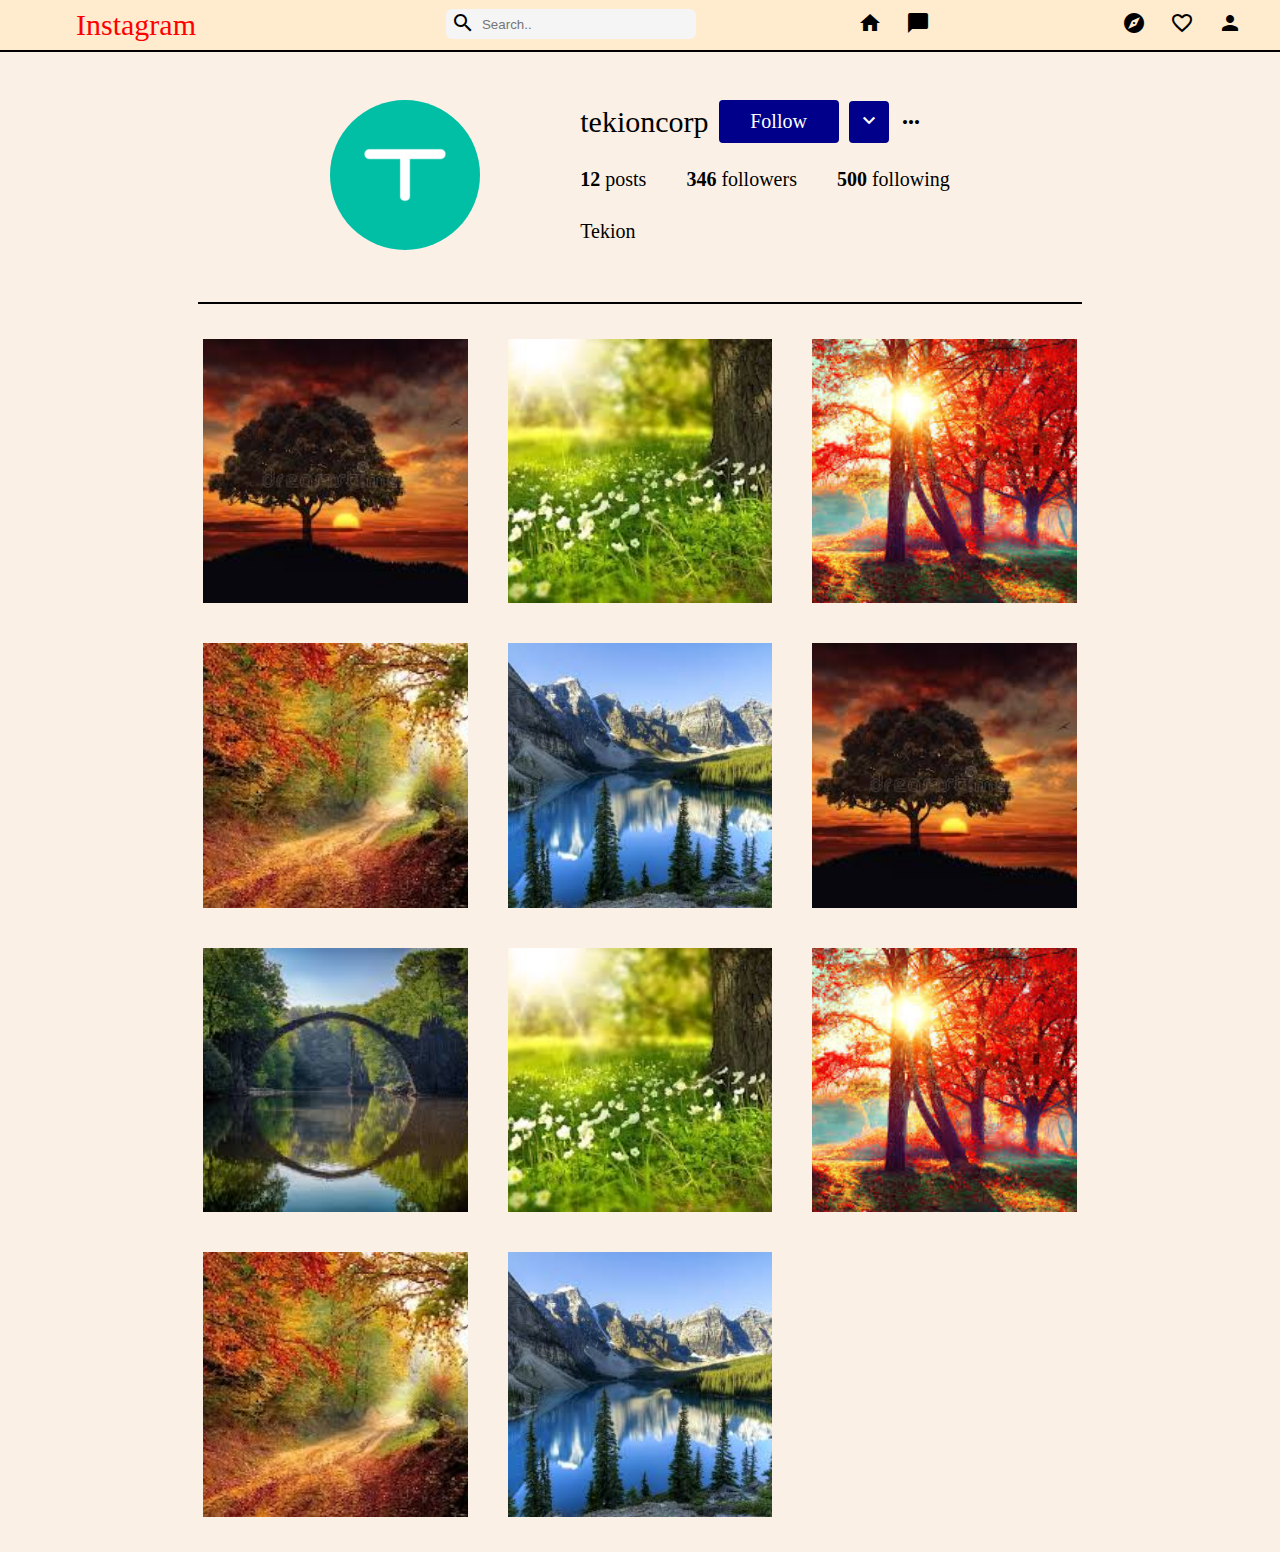
==== index.html @ 5970ae29 "Data being loaded from json file" ====
<!DOCTYPE html>
<html>
<head>
    <title>Instagram</title>
    <link rel="stylesheet" href="index.css">
    <link href="https://fonts.googleapis.com/icon?family=Material+Icons"rel="stylesheet">
    <script src="script.js"></script>
    <!-- <meta name="viewport" content="width=device-width, initial-scale=1.0">  -->
</head>
<body onload="fillData();">
<!-- Main content -->
<div class="main-container">
    <!-- HEADER -->
    <!-- navbar -->
    <header class="navbar container">
        <nav>
                <div id="brand">Instagram</div>
                <div id="search-bar">
                    <div class="with-icon">
                        <span class="material-icons">search</span><input type="text" placeholder="Search..">
                    </div>
                </div>
                <div class="navigation-buttons">
                    <div id="icon"><span class="material-icons">home</span></div>
                    <div id="icon"><span class="material-icons">chat_bubble</span></div>
                    <div id="icon"><span class="material-icons">travel_explore</span></div>
                    <div id="icon"><span class="material-icons">favorite_border</span></div>
                    <div id="icon"><span class="material-icons">person</span></div>
                </div>
            </ul>
        </nav>
    </header>
    
    <!-- HEADER ENDS -->

    <!-- CONTENT -->
    <!-- profile section -->
    <div class="main-body">
        <div class="container profile">
            <div class="profile-picture-wrapper">
            </div>
            <div class="profile-content">
                <!-- buttons and name -->
                <div class="title-buttons">
                    <span class="name"></span>
                    <span>
                        <div class="follow">Follow</div>
                    </span>
                    <div class="caret">
                        <span class="material-icons arrow-down">keyboard_arrow_down</span>
                    </div>
                    <span class="material-icons spread">more_horiz</span>
                </div>

                <!-- follower data -->

                <div class="posts-follow-follower-info">
                    <b class="numberOfPosts"></b> posts<span class="space"></span><b class="followers"></b> followers<span class="space"></span><b class="following"></b> following
                </div>

                <div class="bio">
                </div>
            </div>
        </div>
        <div class="profile-border"></div>

        <!-- images -->
        <div class="content">
            <div class="image-grid">
            </div>
        </div>
    </div>
</div>
</body>
</html>
---- index.css ----
/* navbar */
html{
    font-size : 10px;
    scroll-behavior:smooth;
}
.space{
    padding: 0 2rem;
}

.newline{
    margin-top: 0.6rem;
    margin-bottom: 0rem;
}

body{
    margin : 0rem;
    padding : 0rem;
    background-color: linen;
}
.main-container{
    width:100%;
}
#brand{
    cursor: pointer;
    font-family: "Party LET", "Curlz MT", fantasy;
    color :red;
}
.navbar{
    position : fixed;
    width: 100%;
    padding-top: 0.8rem;
    overflow: hidden;
    border-bottom: 0.2rem solid black;
    opacity: 1;
    z-index : 100;
    top: 0;
    left: 0;
    background-color: blanchedalmond;
    /* to do center the navbar when width is less than 100% */
}
nav{
    display: flex;
    flex-direction: row;
    justify-content: center;
    font-size: 3rem;
    align-items: center;
    margin : 0 0 0.8rem 0;
    padding-left: 5rem;
}
.with-icon{
    display: inline-flex;
    border-radius: 0.6rem;
    height: 3rem;
    background-color : whitesmoke;
    width : 25rem;
    margin-bottom: 0.   5rem;
}

.with-icon .material-icons{
    padding : 0.2rem 0.5rem 0.2rem 0.5rem;
}

#search-bar{
    margin: 0 15rem 0 25rem;
}

input{
    display: flex;
    text-align: justify;
    background-color: whitesmoke;
    border-style: none;
}

input:focus{
    outline: none;
}

.navigation-buttons{
    display: inline-flex;
    flex-wrap: nowrap;
    flex-direction: row;
}

#icon{
    padding-left: 1.2rem;
    padding-right : 1.2rem;
    vertical-align: middle;
}

.material-icons{
    cursor : pointer;
    transition : 0.1s ease-in;
}
.material-icons:hover{
    transform : scale(1.5, 1.5);
}


/* profile section(image, bio) */

.profile{
    align-items: flex-start;
    display: flex;
    justify-content : center;
    gap : 10rem;
    padding-top : 10rem;
    margin-bottom: 5rem;
    flex-direction: row;
}

.profile-border{
    border-bottom: 0.2rem solid black;
    width : 69%;
    margin : 0 auto;
}
/* dp info */
.profile-picture{
    border-radius: 50%;
    height: 15rem;
    width: 15rem;
    align-self: flex-start;
    order: 0;
}


.profile-content{
    display : inline-flex;
    flex-direction: column;
    flex-wrap : nowrap;
    justify-content: flex-end;
    align-items : flex-start;
    gap: 2.5rem;
}

/* name */

.title-buttons{
    display: flex;
    flex-direction: row;
    font-size : 3rem;
    gap : 1rem;
    justify-content: flex-start;
    align-items :center;
}

.follow:hover{
    transform: scale(1.5);
}

.follow{
    font-size : 2rem;
    color : white;
    background-color: darkblue;
    border-radius: 0.4rem;
    width : 10rem;
    text-align: center;
    padding : 1rem;
    cursor : pointer;
    transition : 0.4s;

}
.caret{
    background-color: darkblue;
    border-radius: 0.4rem;
    height : 4.2rem;
    width : 4rem;
    text-align: center;
    vertical-align: middle;
    transition : 0.4s;
}

.arrow-down{
    color:white;
}

.caret:hover{
    transform: scale(1.5); /* IE 9 */
}

.caret span{
    vertical-align: middle;
}
.spread{
    vertical-align: middle;
    transition : 0.4s;
    font-size: 36px;
}

.spread:hover{
    transform : scale(1.5);
}

.posts-follow-follower-info{
    display: inline;
    font-size: 2rem;
}
/* bio information */

.bio{
    font-size: 2rem;
    line-height: 3rem;
}
/* image grid */
.content{
    display : block;
    width : 74%;
    margin : 0 auto;
}
.image-grid{
    width : 100%;
    display: grid;
    margin : 2rem auto;
    justify-content: center;
    grid-template-columns: repeat(3, 23vw);
    grid-template-rows: repeat(4, 23vw);
    gap : 1rem;
}
.gallery-img {
    width: 100%;
    height: 100%;
    object-fit: cover;
    opacity: 1;
    display: block;
    transition : 0.2s ease-in;
    cursor : pointer;
}

.image-wrapper:hover .gallery-img{
    opacity: 0.3;
    transform: scale(1.1, 1.1);
    animation : spin 0.5s ease-in 1;
}

@keyframes spin{
    0% {transform : rotate(0deg);}
    25% {transform : rotate(2.5deg);}
    50% {transform : rotate(-2.5deg);}
    100% {transform : rotate(0deg);}
}

.image-wrapper:hover .likes-comments{
    opacity: 1;
    z-index : 100;
}

.image-wrapper{
    margin : 1.5rem 1.5rem;
    /* padding : 10px; */
    /* background-color: black; */
    position: relative;
    cursor : pointer;

}

.likes-comments{
    top: 50%;
    left: 50%;
    transform: translate(-50%, -50%);
    -ms-transform: translate(-50%, -50%);
    text-align: center;
    position: absolute;
    color : black;
    display: flex;
    align-items: center;
    vertical-align: middle;
    align-content: center;
    opacity: 0;
    /* z-index : -1; */
    transition : 0.2s ease-in;
}
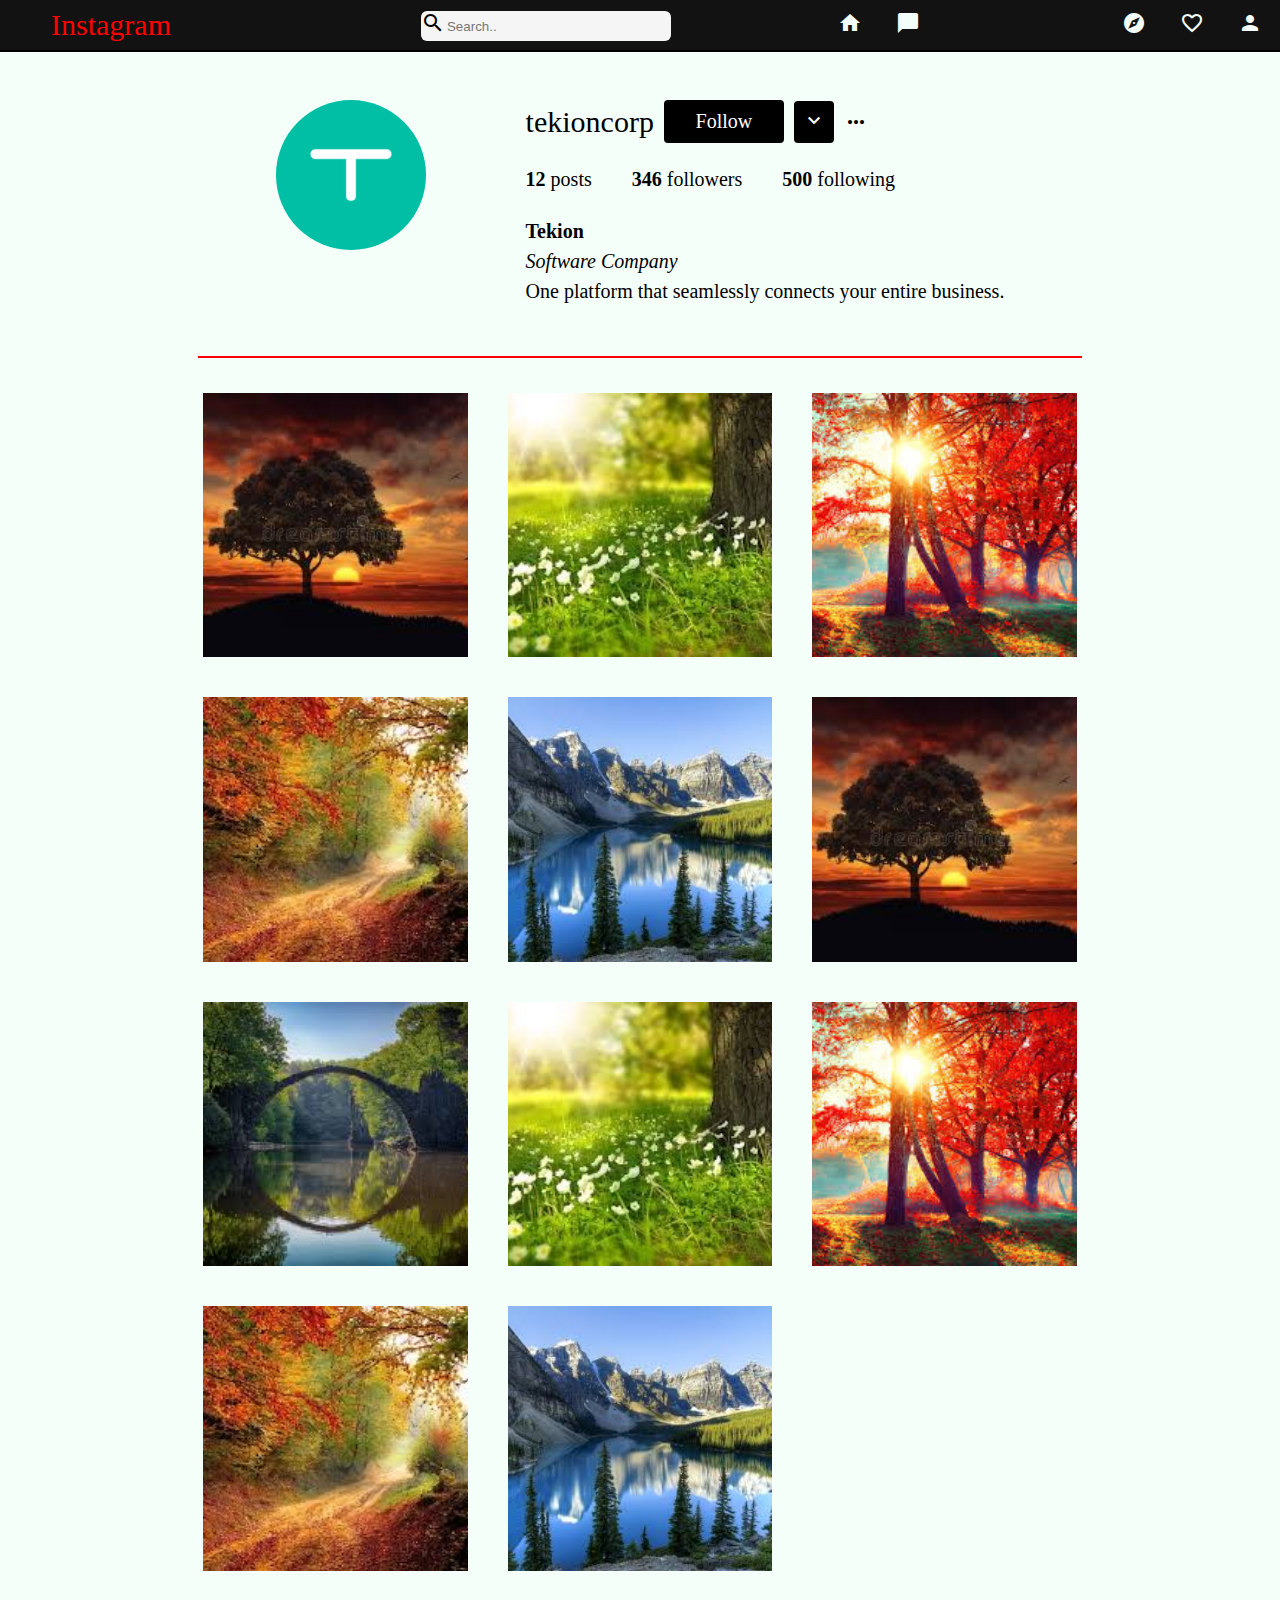
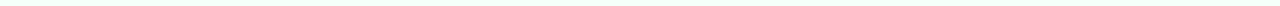
==== commit b3fbccb5: "Number of likes and comments displaying on posts" ====
--- a/index.html
+++ b/index.html
@@ -21,11 +21,11 @@
                     </div>
                 </div>
                 <div class="navigation-buttons">
-                    <div id="icon"><span class="material-icons">home</span></div>
-                    <div id="icon"><span class="material-icons">chat_bubble</span></div>
-                    <div id="icon"><span class="material-icons">travel_explore</span></div>
-                    <div id="icon"><span class="material-icons">favorite_border</span></div>
-                    <div id="icon"><span class="material-icons">person</span></div>
+                    <div id="icon"><span class="material-icons navigation-icons">home</span></div>
+                    <div id="icon"><span class="material-icons navigation-icons">chat_bubble</span></div>
+                    <div id="icon"><span class="material-icons navigation-icons">travel_explore</span></div>
+                    <div id="icon"><span class="material-icons navigation-icons">favorite_border</span></div>
+                    <div id="icon"><span class="material-icons navigation-icons">person</span></div>
                 </div>
             </ul>
         </nav>
--- a/index.css
+++ b/index.css
@@ -15,7 +15,7 @@
 body{
     margin : 0rem;
     padding : 0rem;
-    background-color: linen;
+    background-color: mintcream;
 }
 .main-container{
     width:100%;
@@ -35,7 +35,7 @@
     z-index : 100;
     top: 0;
     left: 0;
-    background-color: blanchedalmond;
+    background-color: #121212;
     /* to do center the navbar when width is less than 100% */
 }
 nav{
@@ -56,8 +56,9 @@
     margin-bottom: 0.   5rem;
 }
 
-.with-icon .material-icons{
+.navigation-icons{
     padding : 0.2rem 0.5rem 0.2rem 0.5rem;
+    color: mintcream;
 }
 
 #search-bar{
@@ -109,7 +110,7 @@
 }
 
 .profile-border{
-    border-bottom: 0.2rem solid black;
+    border-bottom: 0.2rem solid red;
     width : 69%;
     margin : 0 auto;
 }
@@ -150,7 +151,7 @@
 .follow{
     font-size : 2rem;
     color : white;
-    background-color: darkblue;
+    background-color: black;
     border-radius: 0.4rem;
     width : 10rem;
     text-align: center;
@@ -160,7 +161,7 @@
 
 }
 .caret{
-    background-color: darkblue;
+    background-color: black;
     border-radius: 0.4rem;
     height : 4.2rem;
     width : 4rem;
@@ -268,3 +269,6 @@
     /* z-index : -1; */
     transition : 0.2s ease-in;
 }
+.likes-comments p{
+    padding: 0.5rem;
+}
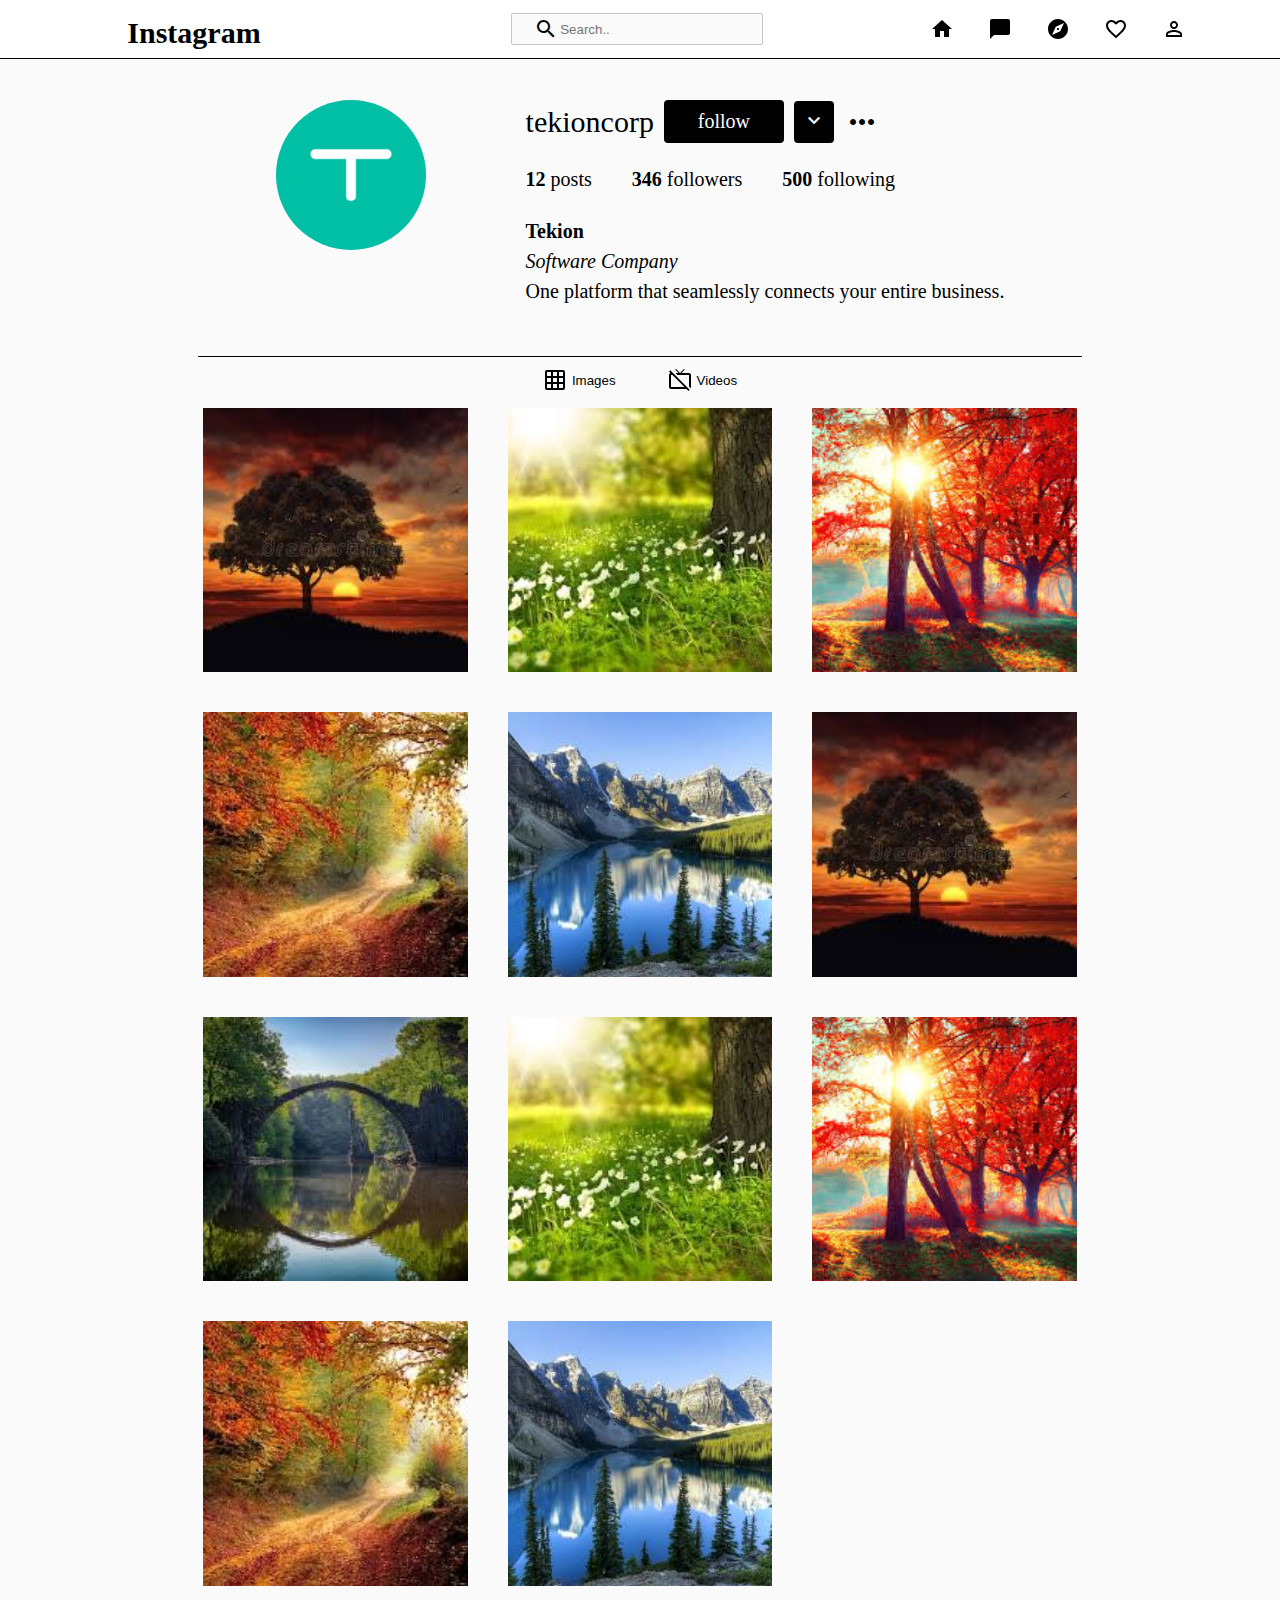
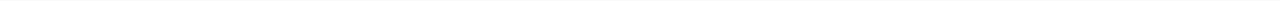
==== commit 0cdd3cdc: "Follow/Unfollow, like/unlike, video grid added" ====
--- a/index.html
+++ b/index.html
@@ -1,75 +1,84 @@
 <!DOCTYPE html>
 <html>
-<head>
-    <title>Instagram</title>
-    <link rel="stylesheet" href="index.css">
-    <link href="https://fonts.googleapis.com/icon?family=Material+Icons"rel="stylesheet">
-    <script src="script.js"></script>
-    <!-- <meta name="viewport" content="width=device-width, initial-scale=1.0">  -->
-</head>
-<body onload="fillData();">
-<!-- Main content -->
-<div class="main-container">
-    <!-- HEADER -->
-    <!-- navbar -->
-    <header class="navbar container">
-        <nav>
-                <div id="brand">Instagram</div>
-                <div id="search-bar">
-                    <div class="with-icon">
-                        <span class="material-icons">search</span><input type="text" placeholder="Search..">
+    <head>
+        <title>Shutter</title>
+        <link rel="stylesheet" href="index.css">
+        <link href="https://fonts.googleapis.com/icon?family=Material+Icons"rel="stylesheet">
+        <script type="module" src="./scripts/Generator.js"></script>
+        <script type="module">
+            import {eventHandlers} from './scripts/EventHandlers.js';
+            window.eventHandlers = eventHandlers;
+        </script>
+    </head>
+    <body>
+    <!-- Main content -->
+    <div id="mainContainer">
+        <!-- HEADER -->
+        <!-- navbar -->
+        <header class="container" id="navbar">
+            <nav>
+                    <div id="brand">Instagram</div>
+                    <div id="searchBar">
+                        <div id="withIcon">
+                            <span class="material-icons">search</span><input type="text" placeholder="Search..">
+                        </div>
+                    </div>
+                    <div id="navigationButtons">
+                        <div class="icon"><img src="./icons/home-24px.svg" class="navigationIcons"></div>
+                        <div class="icon"><img src="./icons/chat_bubble-24px.svg" class="navigationIcons"></div>
+                        <div class="icon"><img src="./icons/explore-24px.svg" class="navigationIcons"></div>
+                        <div class="icon"><img src="./icons/favorite_border-24px.svg" class="navigationIcons"></div>
+                        <div class="icon"><img src="./icons/perm_identity-24px.svg" class="navigationIcons"></div>
+                    </div>
+                </ul>
+            </nav>
+        </header>
+        
+        <!-- HEADER ENDS -->
+
+        <!-- CONTENT -->
+        <!-- profile section -->
+        <div id="mainBody">
+            <div class="container" id="profile">
+                <div id="profilePictureWrapper">
+                </div>
+                <div id="profileContent">
+                    <!-- buttons and name -->
+                    <div id="titleButtons">
+                        <span id="name"></span>
+                        <span>
+                            <div id="follow" onclick="eventHandlers.toggleFollow()">follow</div>
+                        </span>
+                        <div id="caret">
+                            <span class="material-icons" id="arrowDown">keyboard_arrow_down</span>
+                        </div>
+                        <span class="material-icons" id="spread">more_horiz</span>
+                    </div>
+
+                    <!-- follower data -->
+
+                    <div id="postsFollowFollowerInfo">
+                        <b id="numberOfPosts"></b> posts<span class="space"></span><b id="followers"></b> followers<span class="space"></span><b id="following"></b> following
+                    </div>
+
+                    <div id="bio">
                     </div>
                 </div>
-                <div class="navigation-buttons">
-                    <div id="icon"><span class="material-icons navigation-icons">home</span></div>
-                    <div id="icon"><span class="material-icons navigation-icons">chat_bubble</span></div>
-                    <div id="icon"><span class="material-icons navigation-icons">travel_explore</span></div>
-                    <div id="icon"><span class="material-icons navigation-icons">favorite_border</span></div>
-                    <div id="icon"><span class="material-icons navigation-icons">person</span></div>
+            </div>
+            <div class="profileBorder"></div>
+
+            <!-- images -->
+            <div id="content">
+                <div id="contentTabs">
+                    <button class="contentTab"  id="imageTab" onclick="eventHandlers.viewImages()"><img src="./icons/grid_on-24px.svg" id="imageGridIcon">Images</button>
+                    <button class="contentTab" id="videoTab" onclick="eventHandlers.viewVideos()"><img src="./icons/tv_off-24px.svg" id="videoGridIcon">Videos</button>
                 </div>
-            </ul>
-        </nav>
-    </header>
-    
-    <!-- HEADER ENDS -->
-
-    <!-- CONTENT -->
-    <!-- profile section -->
-    <div class="main-body">
-        <div class="container profile">
-            <div class="profile-picture-wrapper">
-            </div>
-            <div class="profile-content">
-                <!-- buttons and name -->
-                <div class="title-buttons">
-                    <span class="name"></span>
-                    <span>
-                        <div class="follow">Follow</div>
-                    </span>
-                    <div class="caret">
-                        <span class="material-icons arrow-down">keyboard_arrow_down</span>
-                    </div>
-                    <span class="material-icons spread">more_horiz</span>
+                <div id="imageGrid"> 
                 </div>
-
-                <!-- follower data -->
-
-                <div class="posts-follow-follower-info">
-                    <b class="numberOfPosts"></b> posts<span class="space"></span><b class="followers"></b> followers<span class="space"></span><b class="following"></b> following
-                </div>
-
-                <div class="bio">
+                <div id="videoGrid">
                 </div>
             </div>
         </div>
-        <div class="profile-border"></div>
-
-        <!-- images -->
-        <div class="content">
-            <div class="image-grid">
-            </div>
-        </div>
     </div>
-</div>
-</body>
+    </body>
 </html>--- a/index.css
+++ b/index.css
@@ -7,7 +7,7 @@
     padding: 0 2rem;
 }
 
-.newline{
+.newLine{
     margin-top: 0.6rem;
     margin-bottom: 0rem;
 }
@@ -15,27 +15,28 @@
 body{
     margin : 0rem;
     padding : 0rem;
-    background-color: mintcream;
-}
-.main-container{
+    background-color: #fafafa;
+}
+#mainContainer{
     width:100%;
 }
 #brand{
     cursor: pointer;
     font-family: "Party LET", "Curlz MT", fantasy;
-    color :red;
-}
-.navbar{
+    color :black;
+    font-weight: bold;
+}
+#navbar{
     position : fixed;
     width: 100%;
     padding-top: 0.8rem;
     overflow: hidden;
-    border-bottom: 0.2rem solid black;
+    border-bottom: 0.1rem solid black;
     opacity: 1;
     z-index : 100;
     top: 0;
     left: 0;
-    background-color: #121212;
+    background-color: #ffffff;
     /* to do center the navbar when width is less than 100% */
 }
 nav{
@@ -43,32 +44,35 @@
     flex-direction: row;
     justify-content: center;
     font-size: 3rem;
-    align-items: center;
+    align-items: flex-end;
     margin : 0 0 0.8rem 0;
     padding-left: 5rem;
 }
-.with-icon{
-    display: inline-flex;
-    border-radius: 0.6rem;
+#withIcon{
+    display: flex;
+    align-items: center;
+    justify-content: center;
+    border-radius: 0.2rem;
     height: 3rem;
-    background-color : whitesmoke;
+    background-color : #fafafa;
+    border : 0.1rem solid #c7c7c7;
     width : 25rem;
-    margin-bottom: 0.   5rem;
-}
-
-.navigation-icons{
+    margin-bottom: 0.5rem;
+    margin-top: 0.5rem;
+}
+
+.navigationIcons{
     padding : 0.2rem 0.5rem 0.2rem 0.5rem;
-    color: mintcream;
-}
-
-#search-bar{
+}
+
+#searchBar{
     margin: 0 15rem 0 25rem;
 }
 
 input{
     display: flex;
-    text-align: justify;
-    background-color: whitesmoke;
+    text-align: left;
+    background-color: #fafafa;
     border-style: none;
 }
 
@@ -76,16 +80,23 @@
     outline: none;
 }
 
-.navigation-buttons{
+#navigationButtons{
     display: inline-flex;
     flex-wrap: nowrap;
     flex-direction: row;
 }
 
-#icon{
+.icon{
     padding-left: 1.2rem;
     padding-right : 1.2rem;
     vertical-align: middle;
+    color:white;
+    cursor : pointer;
+    transition : 0.1s ease-in;
+}
+
+.icon:hover{
+    transform : scale(1.5, 1.5);
 }
 
 .material-icons{
@@ -99,7 +110,7 @@
 
 /* profile section(image, bio) */
 
-.profile{
+#profile{
     align-items: flex-start;
     display: flex;
     justify-content : center;
@@ -109,13 +120,13 @@
     flex-direction: row;
 }
 
-.profile-border{
-    border-bottom: 0.2rem solid red;
+.profileBorder{
+    border-bottom: 0.1rem solid black;
     width : 69%;
     margin : 0 auto;
 }
 /* dp info */
-.profile-picture{
+#profilePicture{
     border-radius: 50%;
     height: 15rem;
     width: 15rem;
@@ -124,7 +135,7 @@
 }
 
 
-.profile-content{
+#profileContent{
     display : inline-flex;
     flex-direction: column;
     flex-wrap : nowrap;
@@ -135,7 +146,7 @@
 
 /* name */
 
-.title-buttons{
+#titleButtons{
     display: flex;
     flex-direction: row;
     font-size : 3rem;
@@ -144,11 +155,11 @@
     align-items :center;
 }
 
-.follow:hover{
+#follow:hover{
     transform: scale(1.5);
 }
 
-.follow{
+#follow{
     font-size : 2rem;
     color : white;
     background-color: black;
@@ -157,10 +168,10 @@
     text-align: center;
     padding : 1rem;
     cursor : pointer;
-    transition : 0.4s;
-
-}
-.caret{
+    transition : 0.2s;
+
+}
+#caret{
     background-color: black;
     border-radius: 0.4rem;
     height : 4.2rem;
@@ -170,53 +181,97 @@
     transition : 0.4s;
 }
 
-.arrow-down{
+#arrowDown{
     color:white;
 }
 
-.caret:hover{
+#caret:hover{
     transform: scale(1.5); /* IE 9 */
 }
 
-.caret span{
-    vertical-align: middle;
-}
-.spread{
+#caret span{
+    vertical-align: middle;
+}
+#spread{
     vertical-align: middle;
     transition : 0.4s;
     font-size: 36px;
 }
 
-.spread:hover{
+#spread:hover{
     transform : scale(1.5);
 }
 
-.posts-follow-follower-info{
+#postsFollowFollowerInfo{
     display: inline;
     font-size: 2rem;
 }
 /* bio information */
 
-.bio{
+#bio{
     font-size: 2rem;
     line-height: 3rem;
 }
 /* image grid */
-.content{
+#content{
     display : block;
     width : 74%;
     margin : 0 auto;
 }
-.image-grid{
+
+#contentTabs{
+    display: flex;
+    flex-direction: row;
+    justify-content: center;
+    margin-top: 1rem;
+    gap : 4rem;
+    align-items: center;
+}
+
+.contentTab{
+    display: inline-flex;
+    justify-content: center;
+    align-items: center;
+    gap : 0.5rem;
+    background-color: #fafafa;
+    border: none;
+    outline: none;
+    cursor: pointer;
+    font-weight : lighter;
+}
+
+.contentTab:active{
+    opacity: 0.3;
+}
+
+#imageGrid{
     width : 100%;
     display: grid;
-    margin : 2rem auto;
+    margin : 0rem auto;
     justify-content: center;
     grid-template-columns: repeat(3, 23vw);
     grid-template-rows: repeat(4, 23vw);
     gap : 1rem;
 }
-.gallery-img {
+
+#videoGrid{
+    width : 100%;
+    display: none;
+    margin : 0rem auto;
+    justify-content: center;
+    grid-template-columns: repeat(3, 23vw);
+    grid-template-rows: repeat(4, 23vw);
+    gap : 1rem;
+}
+
+#imageGridIcon{
+
+}
+
+#videoGridIcon{
+
+}
+.gallerypost {
     width: 100%;
     height: 100%;
     object-fit: cover;
@@ -226,7 +281,7 @@
     cursor : pointer;
 }
 
-.image-wrapper:hover .gallery-img{
+.postWrapper:hover .gallerypost:not(.videoGrid){
     opacity: 0.3;
     transform: scale(1.1, 1.1);
     animation : spin 0.5s ease-in 1;
@@ -239,12 +294,12 @@
     100% {transform : rotate(0deg);}
 }
 
-.image-wrapper:hover .likes-comments{
+.postWrapper:hover .likesComments{
     opacity: 1;
     z-index : 100;
 }
 
-.image-wrapper{
+.postWrapper{
     margin : 1.5rem 1.5rem;
     /* padding : 10px; */
     /* background-color: black; */
@@ -253,7 +308,7 @@
 
 }
 
-.likes-comments{
+.likesComments{
     top: 50%;
     left: 50%;
     transform: translate(-50%, -50%);
@@ -269,6 +324,16 @@
     /* z-index : -1; */
     transition : 0.2s ease-in;
 }
-.likes-comments p{
+.likesComments p{
     padding: 0.5rem;
 }
+
+.likeIcon{
+    padding-left: 0.4rem;
+    padding-right : 0.4rem;
+}
+
+.commentIcon{
+    padding-left: 0.4rem;
+    padding-right : 0.4rem;
+}
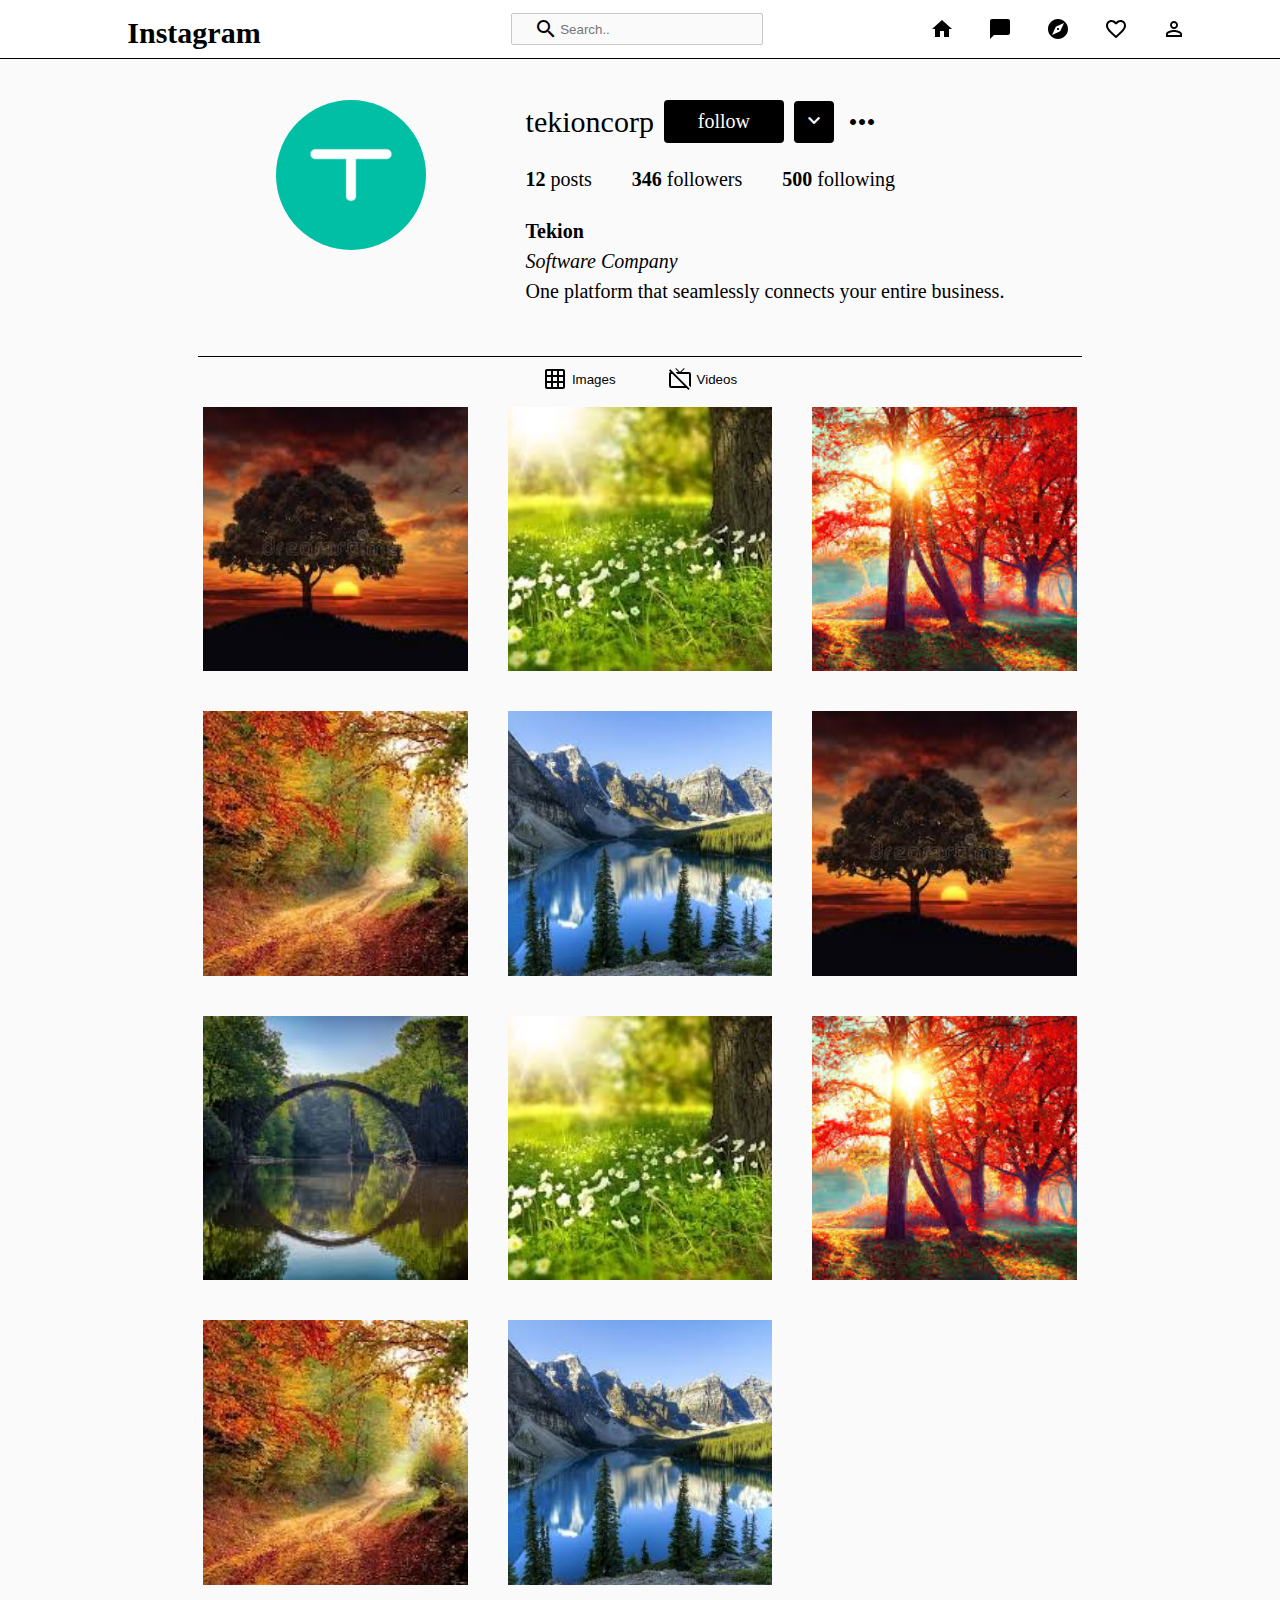
==== commit cc802349: "MVC Started" ====
--- a/index.html
+++ b/index.html
@@ -4,11 +4,7 @@
         <title>Shutter</title>
         <link rel="stylesheet" href="index.css">
         <link href="https://fonts.googleapis.com/icon?family=Material+Icons"rel="stylesheet">
-        <script type="module" src="./scripts/Generator.js"></script>
-        <script type="module">
-            import {eventHandlers} from './scripts/EventHandlers.js';
-            window.eventHandlers = eventHandlers;
-        </script>
+        <script type="module" src="./scripts/index.js"></script>
     </head>
     <body>
     <!-- Main content -->
@@ -47,7 +43,7 @@
                     <div id="titleButtons">
                         <span id="name"></span>
                         <span>
-                            <div id="follow" onclick="eventHandlers.toggleFollow()">follow</div>
+                            <div id="follow">follow</div>
                         </span>
                         <div id="caret">
                             <span class="material-icons" id="arrowDown">keyboard_arrow_down</span>
@@ -70,8 +66,8 @@
             <!-- images -->
             <div id="content">
                 <div id="contentTabs">
-                    <button class="contentTab"  id="imageTab" onclick="eventHandlers.viewImages()"><img src="./icons/grid_on-24px.svg" id="imageGridIcon">Images</button>
-                    <button class="contentTab" id="videoTab" onclick="eventHandlers.viewVideos()"><img src="./icons/tv_off-24px.svg" id="videoGridIcon">Videos</button>
+                    <button class="contentTab"  id="imageTab"><img src="./icons/grid_on-24px.svg" id="imageGridIcon">Images</button>
+                    <button class="contentTab" id="videoTab"><img src="./icons/tv_off-24px.svg" id="videoGridIcon">Videos</button>
                 </div>
                 <div id="imageGrid"> 
                 </div>
--- a/index.css
+++ b/index.css
@@ -17,9 +17,7 @@
     padding : 0rem;
     background-color: #fafafa;
 }
-#mainContainer{
-    width:100%;
-}
+
 #brand{
     cursor: pointer;
     font-family: "Party LET", "Curlz MT", fantasy;
@@ -107,6 +105,10 @@
     transform : scale(1.5, 1.5);
 }
 
+.mainBody{
+    display: block;
+    margin : 0 auto;
+}
 
 /* profile section(image, bio) */
 
@@ -223,7 +225,7 @@
     display: flex;
     flex-direction: row;
     justify-content: center;
-    margin-top: 1rem;
+    margin-top: 0rem;
     gap : 4rem;
     align-items: center;
 }
@@ -233,6 +235,7 @@
     justify-content: center;
     align-items: center;
     gap : 0.5rem;
+    padding-top: 1rem;
     background-color: #fafafa;
     border: none;
     outline: none;
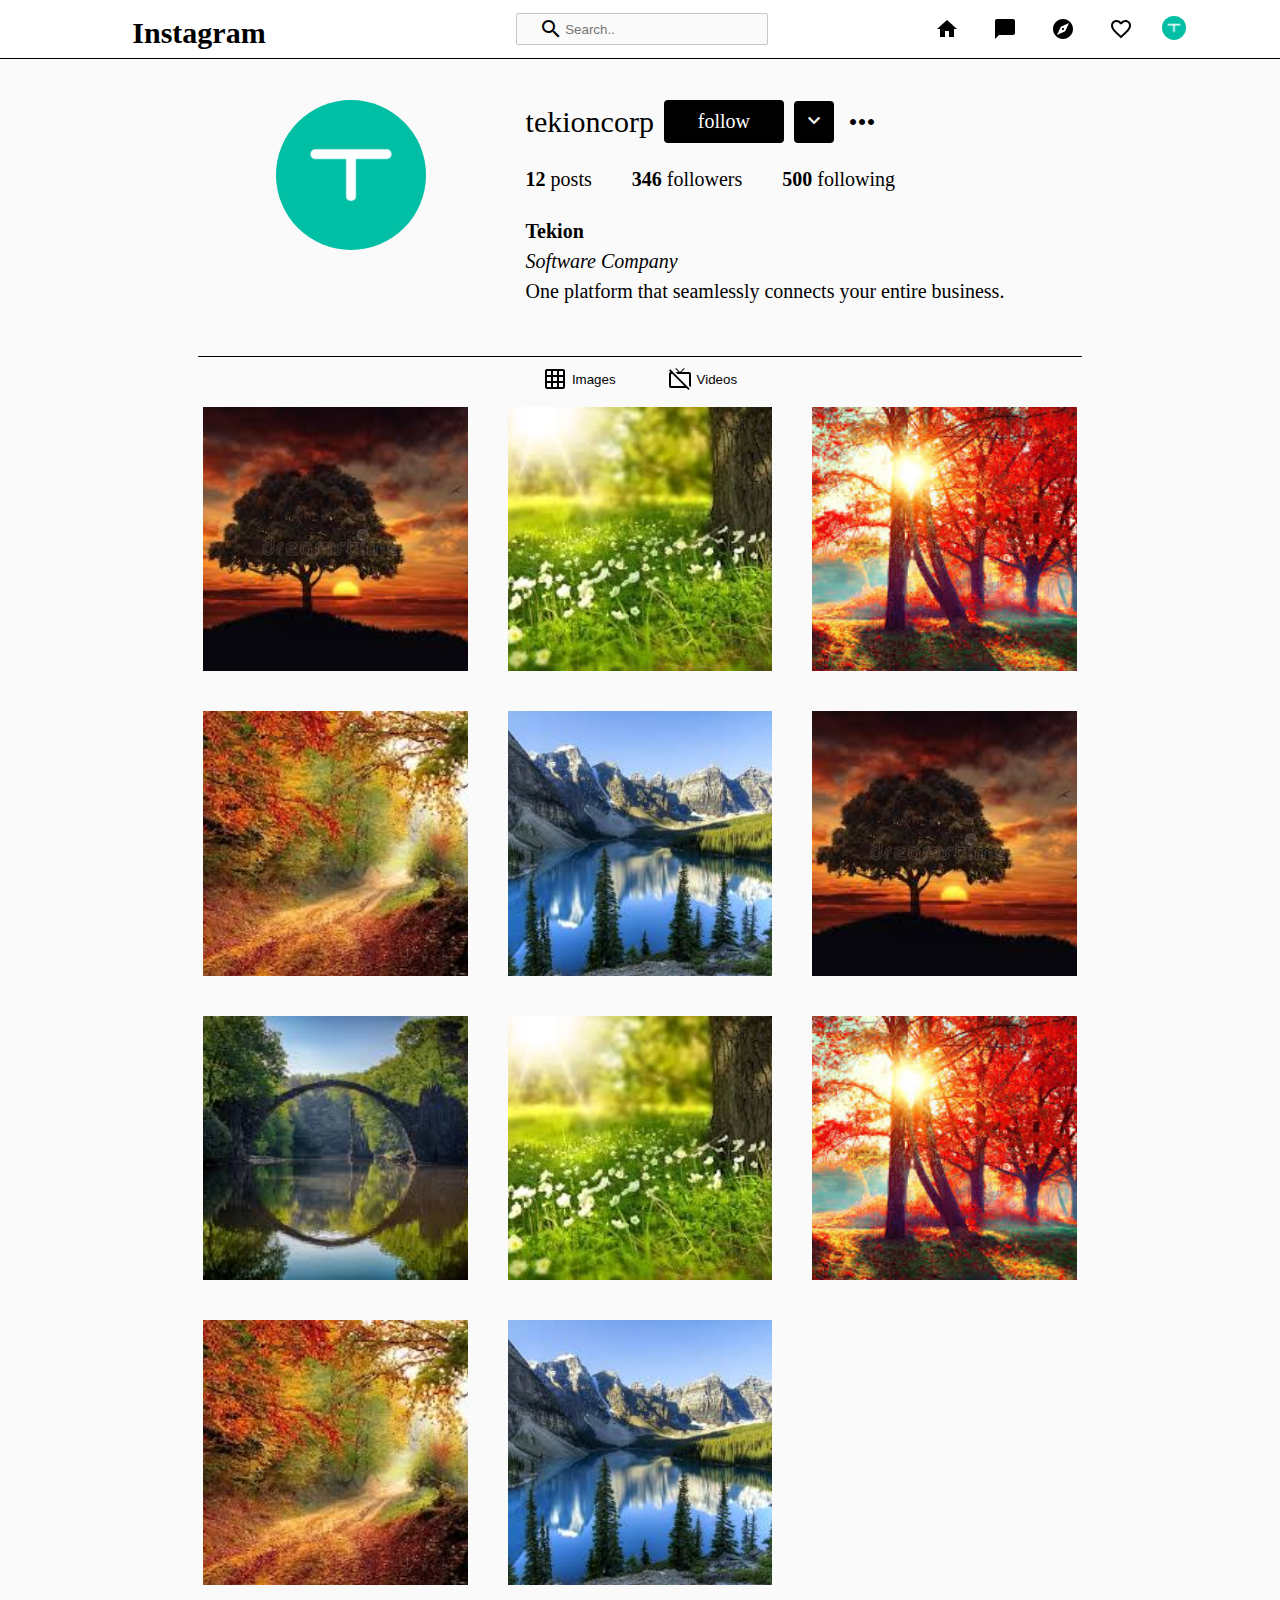
==== commit c2488612: "Avatar added" ====
--- a/index.html
+++ b/index.html
@@ -12,22 +12,6 @@
         <!-- HEADER -->
         <!-- navbar -->
         <header class="container" id="navbar">
-            <nav>
-                    <div id="brand">Instagram</div>
-                    <div id="searchBar">
-                        <div id="withIcon">
-                            <span class="material-icons">search</span><input type="text" placeholder="Search..">
-                        </div>
-                    </div>
-                    <div id="navigationButtons">
-                        <div class="icon"><img src="./icons/home-24px.svg" class="navigationIcons"></div>
-                        <div class="icon"><img src="./icons/chat_bubble-24px.svg" class="navigationIcons"></div>
-                        <div class="icon"><img src="./icons/explore-24px.svg" class="navigationIcons"></div>
-                        <div class="icon"><img src="./icons/favorite_border-24px.svg" class="navigationIcons"></div>
-                        <div class="icon"><img src="./icons/perm_identity-24px.svg" class="navigationIcons"></div>
-                    </div>
-                </ul>
-            </nav>
         </header>
         
         <!-- HEADER ENDS -->
--- a/index.css
+++ b/index.css
@@ -9,20 +9,22 @@
 
 .newLine{
     margin-top: 0.6rem;
-    margin-bottom: 0rem;
+    margin-bottom: 0;
 }
 
 body{
-    margin : 0rem;
-    padding : 0rem;
+    margin : 0;
+    padding : 0;
+
     background-color: #fafafa;
 }
 
 #brand{
     cursor: pointer;
+
+    font-weight: bold;
     font-family: "Party LET", "Curlz MT", fantasy;
     color :black;
-    font-weight: bold;
 }
 #navbar{
     position : fixed;
@@ -41,8 +43,10 @@
     display: flex;
     flex-direction: row;
     justify-content: center;
+    align-items: flex-end;
+
     font-size: 3rem;
-    align-items: flex-end;
+
     margin : 0 0 0.8rem 0;
     padding-left: 5rem;
 }
@@ -50,11 +54,15 @@
     display: flex;
     align-items: center;
     justify-content: center;
+
     border-radius: 0.2rem;
+    border : 0.1rem solid #c7c7c7;
+
+    background-color : #fafafa;
+    
+    width : 25rem;
     height: 3rem;
-    background-color : #fafafa;
-    border : 0.1rem solid #c7c7c7;
-    width : 25rem;
+
     margin-bottom: 0.5rem;
     margin-top: 0.5rem;
 }
@@ -85,12 +93,20 @@
 }
 
 .icon{
-    padding-left: 1.2rem;
-    padding-right : 1.2rem;
+    padding : 0 1.2rem 0 1.2rem;
     vertical-align: middle;
     color:white;
     cursor : pointer;
+
     transition : 0.1s ease-in;
+}
+
+#avatar{
+    height: 24px;
+    width : 24px;
+    border-radius: 50%;
+    padding-top : 0.1rem;
+    align-self: baseline;
 }
 
 .icon:hover{
@@ -113,13 +129,16 @@
 /* profile section(image, bio) */
 
 #profile{
+    display: flex;
     align-items: flex-start;
-    display: flex;
     justify-content : center;
+    flex-direction: row;
+
     gap : 10rem;
+
     padding-top : 10rem;
     margin-bottom: 5rem;
-    flex-direction: row;
+
 }
 
 .profileBorder{
@@ -130,10 +149,10 @@
 /* dp info */
 #profilePicture{
     border-radius: 50%;
+
     height: 15rem;
     width: 15rem;
-    align-self: flex-start;
-    order: 0;
+
 }
 
 
@@ -164,8 +183,10 @@
 #follow{
     font-size : 2rem;
     color : white;
+
     background-color: black;
     border-radius: 0.4rem;
+     
     width : 10rem;
     text-align: center;
     padding : 1rem;
@@ -176,10 +197,13 @@
 #caret{
     background-color: black;
     border-radius: 0.4rem;
+
     height : 4.2rem;
     width : 4rem;
+
     text-align: center;
     vertical-align: middle;
+
     transition : 0.4s;
 }
 
@@ -235,6 +259,7 @@
     justify-content: center;
     align-items: center;
     gap : 0.5rem;
+
     padding-top: 1rem;
     background-color: #fafafa;
     border: none;
@@ -250,7 +275,7 @@
 #imageGrid{
     width : 100%;
     display: grid;
-    margin : 0rem auto;
+    margin : 0 auto;
     justify-content: center;
     grid-template-columns: repeat(3, 23vw);
     grid-template-rows: repeat(4, 23vw);
@@ -260,23 +285,17 @@
 #videoGrid{
     width : 100%;
     display: none;
-    margin : 0rem auto;
+    margin : 0 auto;
     justify-content: center;
     grid-template-columns: repeat(3, 23vw);
     grid-template-rows: repeat(4, 23vw);
     gap : 1rem;
 }
 
-#imageGridIcon{
-
-}
-
-#videoGridIcon{
-
-}
 .gallerypost {
     width: 100%;
     height: 100%;
+
     object-fit: cover;
     opacity: 1;
     display: block;
@@ -304,8 +323,6 @@
 
 .postWrapper{
     margin : 1.5rem 1.5rem;
-    /* padding : 10px; */
-    /* background-color: black; */
     position: relative;
     cursor : pointer;
 
@@ -319,12 +336,13 @@
     text-align: center;
     position: absolute;
     color : black;
+
     display: flex;
     align-items: center;
     vertical-align: middle;
     align-content: center;
+
     opacity: 0;
-    /* z-index : -1; */
     transition : 0.2s ease-in;
 }
 .likesComments p{
@@ -332,11 +350,9 @@
 }
 
 .likeIcon{
-    padding-left: 0.4rem;
-    padding-right : 0.4rem;
+    padding : 0 0.4rem 0 0.4rem;
 }
 
 .commentIcon{
-    padding-left: 0.4rem;
-    padding-right : 0.4rem;
-}
+    padding : 0 0.4rem 0 0.4rem;
+}
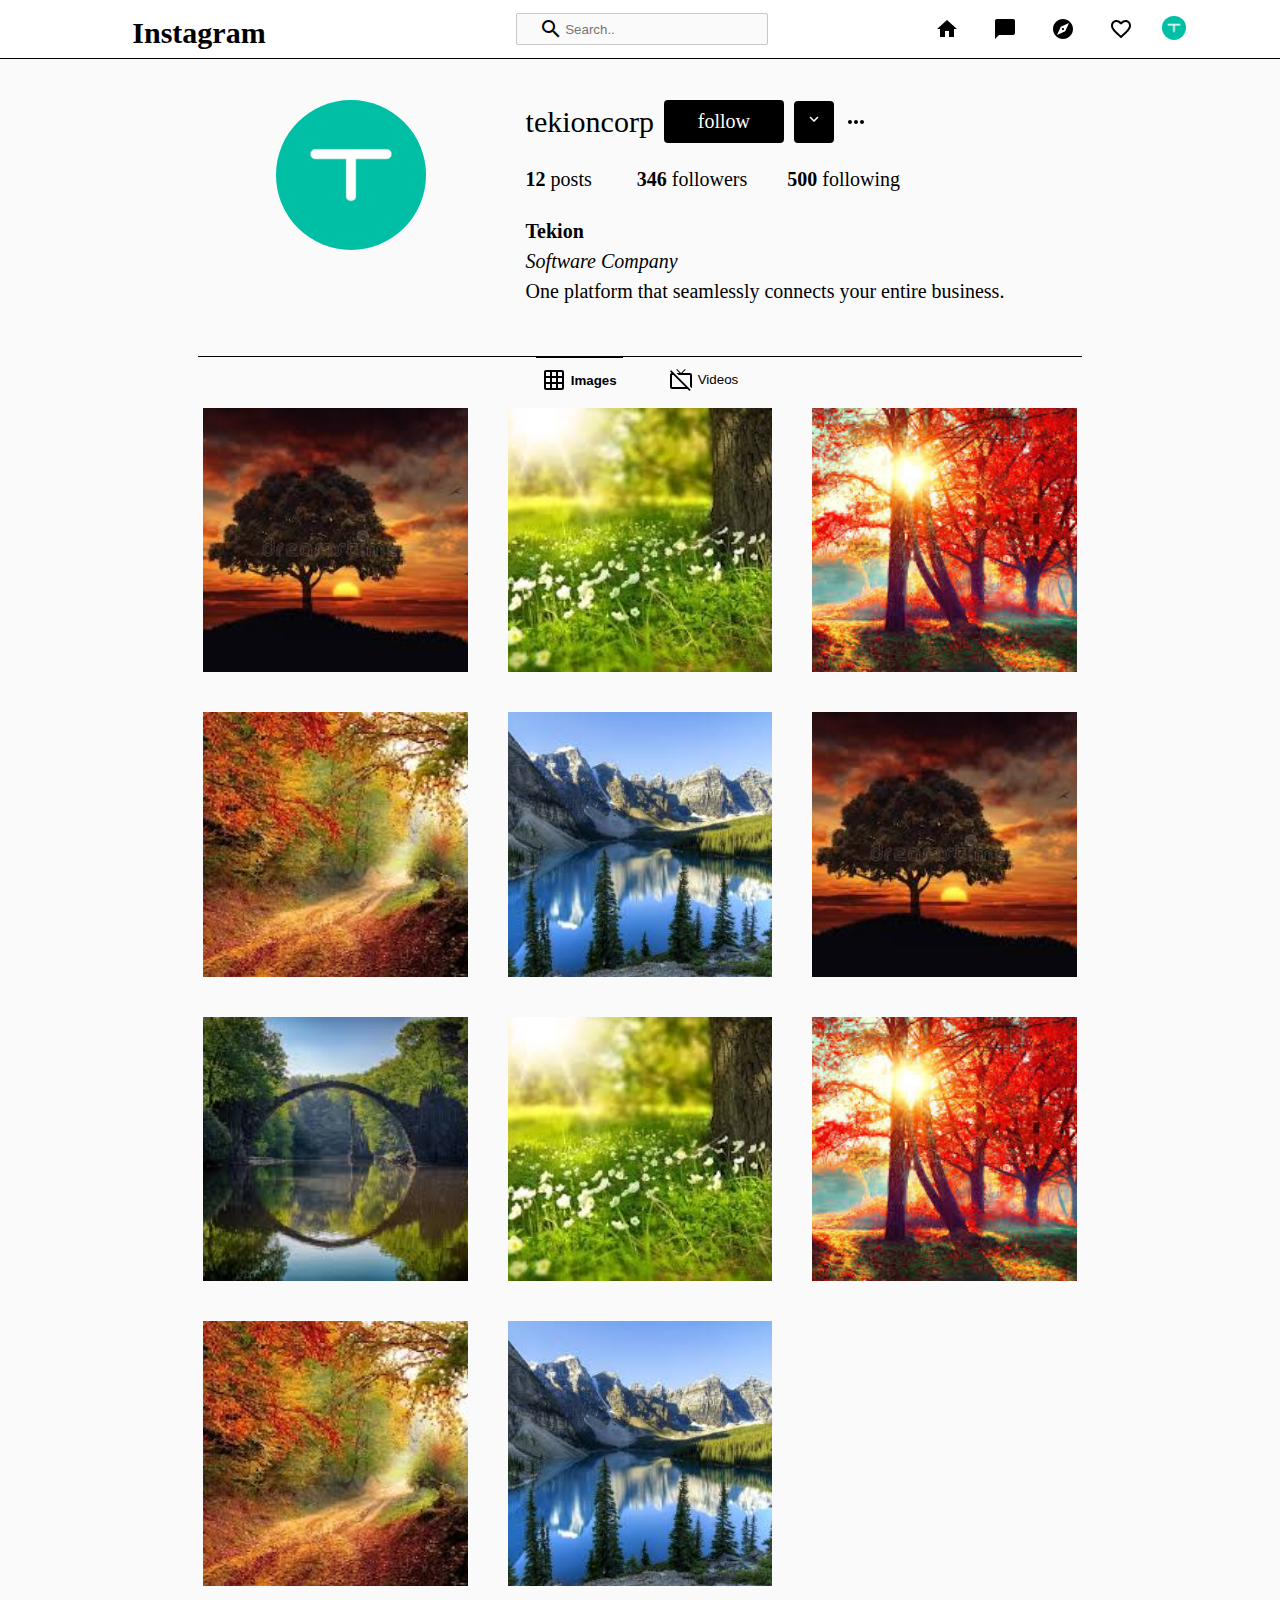
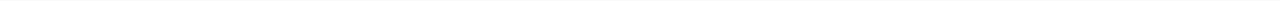
==== commit 8192ace7: "Change dom only through Render Done" ====
--- a/index.html
+++ b/index.html
@@ -22,28 +22,6 @@
             <div class="container" id="profile">
                 <div id="profilePictureWrapper">
                 </div>
-                <div id="profileContent">
-                    <!-- buttons and name -->
-                    <div id="titleButtons">
-                        <span id="name"></span>
-                        <span>
-                            <div id="follow">follow</div>
-                        </span>
-                        <div id="caret">
-                            <span class="material-icons" id="arrowDown">keyboard_arrow_down</span>
-                        </div>
-                        <span class="material-icons" id="spread">more_horiz</span>
-                    </div>
-
-                    <!-- follower data -->
-
-                    <div id="postsFollowFollowerInfo">
-                        <b id="numberOfPosts"></b> posts<span class="space"></span><b id="followers"></b> followers<span class="space"></span><b id="following"></b> following
-                    </div>
-
-                    <div id="bio">
-                    </div>
-                </div>
             </div>
             <div class="profileBorder"></div>
 
--- a/index.css
+++ b/index.css
@@ -167,8 +167,12 @@
 
 /* name */
 
+#name{
+    display: inline-flex;
+}
+
 #titleButtons{
-    display: flex;
+    display: inline-flex;
     flex-direction: row;
     font-size : 3rem;
     gap : 1rem;
@@ -274,7 +278,6 @@
 
 #imageGrid{
     width : 100%;
-    display: grid;
     margin : 0 auto;
     justify-content: center;
     grid-template-columns: repeat(3, 23vw);
@@ -284,12 +287,19 @@
 
 #videoGrid{
     width : 100%;
-    display: none;
     margin : 0 auto;
     justify-content: center;
     grid-template-columns: repeat(3, 23vw);
     grid-template-rows: repeat(4, 23vw);
     gap : 1rem;
+}
+
+.gridShow{
+    display: grid;
+}
+
+.gridHide{
+    display: none;
 }
 
 .gallerypost {
